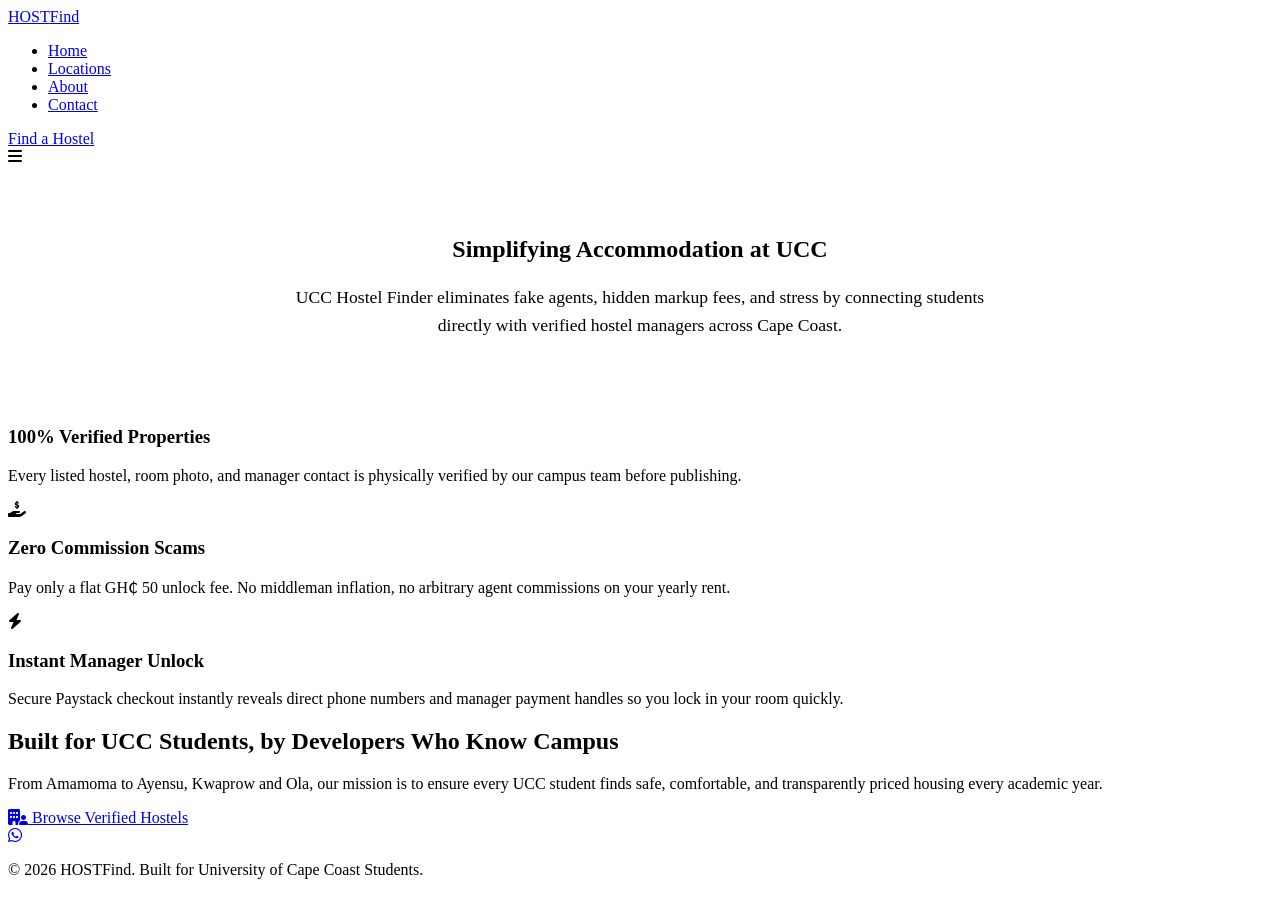
==== about.html @ 4abcdcec "Add files via upload" ====
<!DOCTYPE html>
<html lang="en">
<head>
    <meta charset="UTF-8">
    <meta name="viewport" content="width=device-width, initial-scale=1.0">
    <title>About Us - HOSTFind</title>
    
    <!-- Font Awesome CDN -->
    <link rel="stylesheet" href="https://cdnjs.cloudflare.com/ajax/libs/font-awesome/6.4.0/css/all.min.css">
    
    <!-- CSS Stylesheets -->
    <link rel="stylesheet" href="css/style.css">
    <link rel="stylesheet" href="css/components.css">
    <link rel="stylesheet" href="css/responsive.css">
</head>
<body>

    <!-- Navigation Header -->
    <header class="navbar">
        <div class="nav-container">
            <a href="index.html" class="logo">
                 HOST<span>Find</span>
            </a>
            <nav>
                <ul class="nav-links">
                    <li><a href="index.html">Home</a></li>
                    <!-- <li><a href="hostels.html">Find Hostels</a></li> -->
                    <li><a href="locations.html">Locations</a></li>
                    <li><a href="about.html" class="active">About</a></li>
                    <li><a href="contact.html">Contact</a></li>
                </ul>
            </nav>
            <a href="hostels.html" class="btn btn-primary nav-cta">Find a Hostel</a>
            <div class="hamburger">
                <i class="fa-solid fa-bars"></i>
            </div>
        </div>
    </header>

    <!-- Header Section -->
    <section class="section" style="background: var(--bg-color); text-align: center; padding: 50px 20px;">
        <div class="container">
            <h1 class="section-title">Simplifying Accommodation at UCC</h1>
            <p style="max-width: 700px; margin: 0 auto; color: var(--text-light); font-size: 1.1rem; line-height: 1.6;">
                UCC Hostel Finder eliminates fake agents, hidden markup fees, 
                and stress by connecting students directly with verified hostel managers across Cape Coast.
            </p>
        </div>
    </section>

    <!-- Our Values / Mission Grid -->
    <section class="section container">
        <div class="steps-container">
            <div class="step-card">
                <div class="step-icon">
                    <i class="fa-solid fa-shield-check"></i>
                </div>
                <h3>100% Verified Properties</h3>
                <p>Every listed hostel, room photo, and manager contact is physically verified by our campus team before publishing.</p>
            </div>

            <div class="step-card">
                <div class="step-icon">
                    <i class="fa-solid fa-hand-holding-dollar"></i>
                </div>
                <h3>Zero Commission Scams</h3>
                <p>Pay only a flat GH₵ 50 unlock fee. No middleman inflation, no arbitrary agent commissions on your yearly rent.</p>
            </div>

            <div class="step-card">
                <div class="step-icon">
                    <i class="fa-solid fa-bolt"></i>
                </div>
                <h3>Instant Manager Unlock</h3>
                <p>Secure Paystack checkout instantly reveals direct phone numbers and manager payment handles so you lock in your room quickly.</p>
            </div>
        </div>
    </section>

    <!-- Township Drone View Banner -->
    <div class="container">
        <section class="township-banner">
            <h2>Built for UCC Students, by Developers Who Know Campus</h2>
            <p>From Amamoma to Ayensu, Kwaprow and Ola, our mission is to ensure every UCC student finds safe, comfortable, and transparently priced housing every academic year.</p>
            <a href="hostels.html" class="btn btn-accent">
                <i class="fa-solid fa-building-user"></i> Browse Verified Hostels
            </a>
        </section>
    </div>

    <!-- Floating WhatsApp Button -->
    <a id="wa-float" href="#" class="wa-float" target="_blank" aria-label="Chat on WhatsApp">
        <i class="fa-brands fa-whatsapp"></i>
    </a>

    <!-- Footer -->
    <footer>
        <p>&copy; 2026 HOSTFind. Built for University of Cape Coast Students.</p>
    </footer>

    <!-- JavaScript Files -->
    <script src="js/hostel-data.js"></script>
    <script src="js/main.js"></script>
</body>
</html>
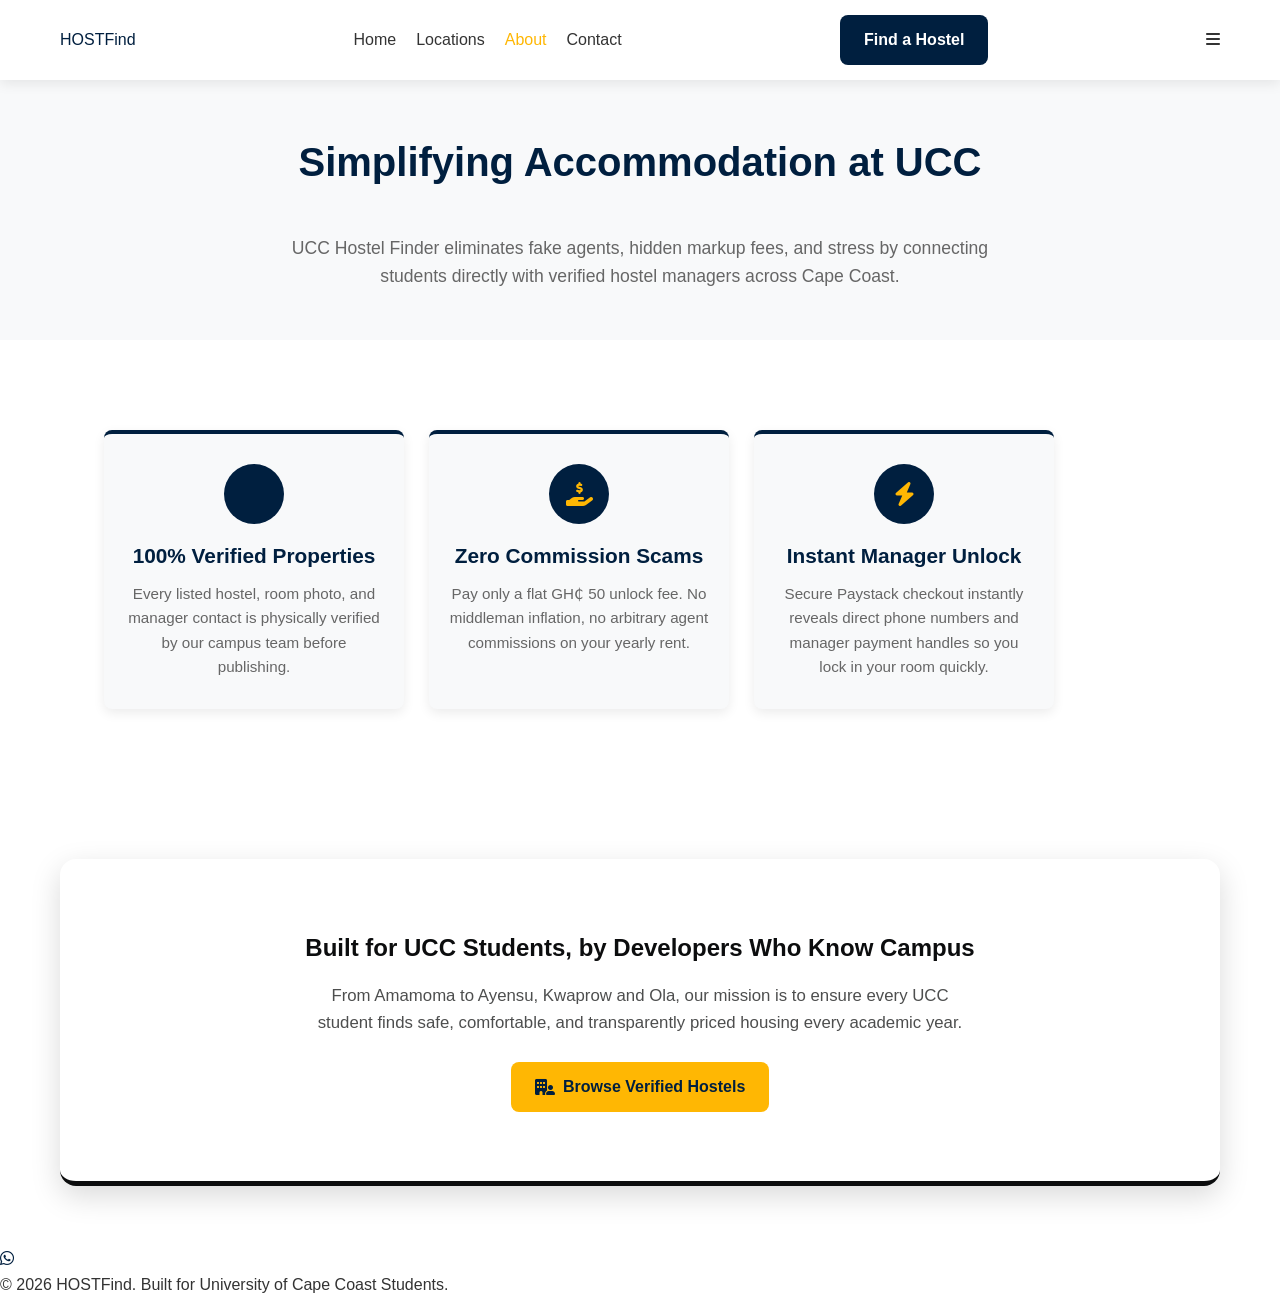
==== commit dd999bad: "Fix HTML entity encoding in about.html" ====
--- a/about.html
+++ b/about.html
@@ -9,9 +9,9 @@
     <link rel="stylesheet" href="https://cdnjs.cloudflare.com/ajax/libs/font-awesome/6.4.0/css/all.min.css">
     
     <!-- CSS Stylesheets -->
-    <link rel="stylesheet" href="css/style.css">
-    <link rel="stylesheet" href="css/components.css">
-    <link rel="stylesheet" href="css/responsive.css">
+    <link rel="stylesheet" href="style.css">
+    <link rel="stylesheet" href="components.css">
+    <link rel="stylesheet" href="responsive.css">
 </head>
 <body>
 
@@ -102,4 +102,4 @@
     <script src="js/hostel-data.js"></script>
     <script src="js/main.js"></script>
 </body>
-</html>+</html>
--- a/style.css
+++ b/style.css
@@ -0,0 +1,1135 @@
+/* ==========================================================================
+   VARIABLES & RESET
+   ========================================================================== */
+:root {
+    --primary-color: #001f3f; /* Deep Navy Blue */
+    --secondary-color: #ffffff; /* White */
+    --accent-color: #ffb703; /* Gold/Yellow */
+    --text-color: #333333;
+    --text-light: #666666;
+    --bg-color: #f8f9fa; /* Very Light Gray */
+    --border-color: #e0e0e0;
+    --border-radius: 8px;
+    --shadow: 0 4px 12px rgba(0, 0, 0, 0.08);
+    --transition: all 0.3s ease;
+}
+
+* {
+    margin: 0;
+    padding: 0;
+    box-sizing: border-box;
+    font-family: 'Segoe UI', Roboto, Helvetica, Arial, sans-serif;
+}
+
+body {
+    background-color: var(--secondary-color);
+    color: var(--text-color);
+    line-height: 1.6;
+}
+
+.bg-light {
+    background-color: var(--bg-color);
+}
+
+.container {
+    max-width: 1200px;
+    margin: 0 auto;
+    padding: 0 20px;
+}
+
+img {
+    max-width: 100%;
+    height: auto;
+    display: block;
+}
+
+.hidden {
+    display: none !important;
+}
+
+.mt-2 { margin-top: 10px; }
+.w-100 { width: 100%; }
+
+
+/* ==========================================================================
+   TYPOGRAPHY & BUTTONS
+   ========================================================================== */
+h1, h2, h3, h4 { color: var(--primary-color); }
+
+a { text-decoration: none; 
+    color: var(--primary-color); 
+    transition: var(--transition);
+}
+
+
+a:hover { color: var(--accent-color); }
+
+.btn {
+    display: inline-block;
+    padding: 10px 20px;
+    border: none;
+    border-radius: var(--border-radius);
+    cursor: pointer;
+    font-weight: 600;
+    text-align: center;
+    transition: var(--transition);
+}
+
+.btn-primary { background: var(--primary-color); color: var(--secondary-color); }
+.btn-primary:hover { background: #00132a; }
+
+.btn-secondary { background: #e0e0e0; color: var(--text-color); }
+.btn-secondary:hover { background: #cccccc; }
+
+.btn-accent { background: var(--accent-color); color: var(--primary-color); }
+.btn-accent:hover { background: #e6a600; }
+
+/* ==========================================================================
+   NAVIGATION
+   ========================================================================== */
+.navbar {
+    background: var(--secondary-color);
+    box-shadow: var(--shadow);
+    position: sticky;
+    top: 0;
+    z-index: 100;
+}
+.navbar.navbar-dark { background: var(--primary-color); }
+.navbar.navbar-dark .logo, .navbar.navbar-dark .nav-links a { color: var(--secondary-color); }
+.navbar.navbar-dark .logo span { color: var(--accent-color); }
+
+.nav-container {
+    display: flex;
+    justify-content: space-between;
+    align-items: center;
+    max-width: 1200px;
+    margin: 0 auto;
+    padding: 15px 20px;
+}
+
+
+/* ==========================================================================
+   BRAND LOGO STYLING (FIX OVERSIZED LOGO)
+   ========================================================================== */
+.brand-logo {
+    display: inline-flex;
+    align-items: center;
+    max-height: 50px;      /* Strictly limits container height */
+    text-decoration: none;
+    overflow: hidden;
+}
+
+.brand-logo img {
+    height: 45px !important;    /* Force height to 45 pixels */
+    width: auto !important;     /* Keep correct aspect ratio */
+    max-width: 180px !important; /* Prevents stretching horizontally */
+    object-fit: contain;
+    display: block;
+}
+
+/* Adjust size for mobile navigation bars */
+@media (max-width: 768px) {
+    .brand-logo img {
+        height: 35px !important;
+        max-width: 140px !important;
+    }
+}
+
+
+/* .logo {
+  height: 1.5rem;
+    weight: 700;
+    color: var(--primary-color);
+}
+.logo span { color: var(--accent-color); } */
+
+.nav-links {
+    list-style: none;
+    display: flex;
+    align-items: center;
+    gap: 20px;
+    margin-right: 10%;
+}
+
+.nav-links a { color: var(--text-color); font-weight: 500; }
+.nav-links a.active { color: var(--accent-color); }
+
+/* Fix text color for the button inside the navbar */
+.nav-links a.btn-primary {
+    color: var(--secondary-color); 
+}
+
+.nav-links a.btn-primary:hover {
+    color: var(--secondary-color);
+}
+
+.mobile-menu-btn {
+    display: none;
+    background: none;
+    border: none;
+    font-size: 1.5rem;
+    cursor: pointer;
+    color: var(--primary-color);
+}
+.navbar-dark .mobile-menu-btn { color: var(--secondary-color); }
+
+
+
+
+
+/* ==========================================================================
+   HERO SECTION
+   ========================================================================== */
+.hero {
+    background: linear-gradient(rgba(0, 31, 63, 0.8), rgba(0, 31, 63, 0.9)), url('https://via.placeholder.com/1920x800?text=UCC+Campus') center/cover;
+    height: 60vh;
+    min-height: 400px;
+    display: flex;
+    align-items: center;
+    justify-content: center;
+    text-align: center;
+    padding: 0 20px;
+}
+
+.hero-content h1 {
+    color: var(--secondary-color);
+    font-size: 3rem;
+    margin-bottom: 15px;
+}
+
+.hero-content p {
+    color: #cccccc;
+    font-size: 1.1rem;
+    max-width: 600px;
+    margin: 0 auto 30px;
+}
+
+.search-box {
+    display: flex;
+    max-width: 600px;
+    margin: 0 auto 20px;
+    background: var(--secondary-color);
+    border-radius: var(--border-radius);
+    overflow: hidden;
+}
+
+.search-box input {
+    flex: 1;
+    padding: 15px 20px;
+    border: none;
+    outline: none;
+    font-size: 1rem;
+}
+
+.search-box button {
+    border-radius: 0;
+}
+
+.quick-filters {
+    color: var(--secondary-color);
+    font-size: 0.9rem;
+}
+.quick-filters a {
+    color: var(--accent-color);
+    margin-left: 10px;
+}
+
+/* ==========================================================================
+   HOSTELS LAYOUT & CARDS
+   ========================================================================== */
+.main-layout {
+    display: grid;
+    grid-template-columns: 250px 1fr;
+    gap: 30px;
+    padding: 40px 20px;
+}
+
+.filters-sidebar {
+    background: var(--secondary-color);
+    padding: 20px;
+    border-radius: var(--border-radius);
+    box-shadow: var(--shadow);
+    height: fit-content;
+}
+
+.filter-group { margin-bottom: 15px; }
+.filter-group label { display: block; font-weight: 600; margin-bottom: 5px; }
+.filter-group select { width: 100%; padding: 10px; border: 1px solid var(--border-color); border-radius: 4px; }
+
+.search-header .search-input {
+    width: 100%;
+    padding: 12px;
+    border: 1px solid var(--border-color);
+    border-radius: var(--border-radius);
+    margin-bottom: 20px;
+}
+
+.hostel-grid {
+    display: grid;
+    grid-template-columns: repeat(auto-fill, minmax(280px, 1fr));
+    gap: 20px;
+}
+
+.hostel-card {
+    background: var(--secondary-color);
+    border-radius: var(--border-radius);
+    overflow: hidden;
+    box-shadow: var(--shadow);
+    transition: var(--transition);
+    display: flex;
+    flex-direction: column;
+}
+
+.hostel-card:hover { transform: translateY(-5px); }
+
+.hostel-img-wrapper { position: relative; height: 200px; }
+.hostel-img-wrapper img { width: 100%; height: 100%; object-fit: cover; }
+.badge {
+    position: absolute;
+    top: 10px;
+    right: 10px;
+    background: var(--primary-color);
+    color: var(--secondary-color);
+    padding: 4px 8px;
+    font-size: 0.8rem;
+    border-radius: 4px;
+}
+
+.hostel-info { padding: 20px; flex: 1; display: flex; flex-direction: column; }
+.hostel-location { color: var(--text-light); font-size: 0.9rem; margin-bottom: 10px; }
+.hostel-price { font-size: 1.25rem; font-weight: 700; color: var(--primary-color); margin: 10px 0; }
+.amenities-list {
+    display: flex;
+    flex-wrap: wrap;
+    gap: 5px;
+    margin-bottom: 15px;
+}
+.amenity-tag {
+    background: var(--bg-color);
+    font-size: 0.8rem;
+    padding: 4px 8px;
+    border-radius: 4px;
+    border: 1px solid var(--border-color);
+}
+.card-actions { margin-top: auto; display: flex; gap: 10px; }
+.card-actions .btn { flex: 1; padding: 8px; font-size: 0.9rem; }
+
+/* ==========================================================================
+   MODALS
+   ========================================================================== */
+.modal {
+    display: none;
+    position: fixed;
+    top: 0; left: 0; width: 100%; height: 100%;
+    background: rgba(0, 0, 0, 0.6);
+    z-index: 1000;
+    overflow-y: auto;
+}
+
+.modal-content {
+    background: var(--secondary-color);
+    margin: 5% auto;
+    padding: 30px;
+    width: 90%;
+    max-width: 800px;
+    border-radius: var(--border-radius);
+    position: relative;
+}
+.payment-content { max-width: 500px; }
+
+.close-modal {
+    position: absolute;
+    top: 15px; right: 20px;
+    font-size: 1.5rem;
+    cursor: pointer;
+}
+
+.gallery-main { width: 100%; height: 350px; object-fit: cover; border-radius: var(--border-radius); margin-bottom: 10px; }
+.gallery-thumbs { display: flex; gap: 10px; overflow-x: auto; margin-bottom: 20px; }
+.gallery-thumbs img { width: 80px; height: 60px; object-fit: cover; cursor: pointer; border-radius: 4px; opacity: 0.6; }
+.gallery-thumbs img.active { opacity: 1; border: 2px solid var(--accent-color); }
+
+.payment-notice { background: #fff3cd; 
+                  color: #856404; 
+                  padding: 15px; 
+                  border-radius: 4px; 
+                  margin: 15px 0; 
+                  font-size: 0.9rem; 
+                }
+
+.payment-summary { 
+                  background: var(--bg-color); 
+                  padding: 15px; 
+                  border-radius: 4px; 
+                  margin-bottom: 20px; 
+                }
+
+
+.form-group {
+             margin-bottom: 15px;  }
+
+
+.form-group label { 
+                    display: block; 
+                    margin-bottom: 5px; 
+                    font-weight: 500;}
+
+
+.form-group input {
+                   width: 100%; 
+                   padding: 10px; 
+                   border: 1px solid var(--border-color); 
+                   border-radius: 4px; }
+
+
+.success-state { background: #d4edda; 
+                 color: #155724; 
+                 padding: 20px; 
+                 border-radius: 4px; 
+                 margin-top: 15px; }
+
+/* ==========================================================================
+   FOOTER & WHATSAPP
+   ========================================================================== */
+.footer { background: var(--primary-color);
+          color: var(--secondary-color); 
+          padding: 40px 20px 20px; 
+          margin-top: 50px; 
+        }
+
+
+.footer-grid { display: grid; 
+               grid-template-columns: repeat(auto-fit, minmax(200px, 1fr)); 
+               gap: 30px; 
+               margin-bottom: 30px; 
+            }
+
+               
+.footer-col h3 { color: var(--accent-color); 
+                 margin-bottom: 15px; 
+                 font-size: 1.2rem; 
+                }
+
+
+.footer-col ul { list-style: none; }
+
+.footer-col a { color: #cccccc; }
+
+.footer-bottom { text-align: center; 
+                 border-top: 1px solid rgba(255,255,255,0.1); 
+                 padding-top: 20px; 
+                 font-size: 0.9rem;
+                 }
+
+.disclaimer { color: #888; font-size: 0.8rem; margin-top: 5px; }
+
+.whatsapp-float {
+    position: fixed;
+    bottom: 20px;
+    right: 20px;
+    background: #25D366;
+    border-radius: 50%;
+    padding: 10px;
+    box-shadow: var(--shadow);
+    z-index: 100;
+    transition: var(--transition);
+}
+.whatsapp-float:hover { transform: scale(1.1); }
+
+/* ==========================================================================
+   RESPONSIVE DESIGN
+   ========================================================================== */
+@media (max-width: 768px) {
+    .nav-links {
+        display: none;
+        flex-direction: column;
+        width: 100%;
+        position: absolute;
+        top: 60px; left: 0;
+        background: var(--secondary-color);
+        padding: 20px;
+        box-shadow: var(--shadow);
+    }
+    .navbar.navbar-dark .nav-links { background: var(--primary-color); }
+    .nav-links.active { display: flex; }
+    .mobile-menu-btn { display: block; }
+    
+    .main-layout { grid-template-columns: 1fr; }
+    .hero-content h1 { font-size: 2rem; }
+}
+
+
+/* ==========================================================================
+   LOCATIONS SECTION
+   ========================================================================== */
+.locations-section {
+    padding: 60px 20px;
+    background-color: var(--secondary-color);
+    text-align: center;
+}
+
+.section-title {
+    font-size: 2.2rem;
+    margin-bottom: 40px;
+    color: var(--primary-color);
+}
+
+.location-grid {
+    display: grid;
+    /* Automatically creates responsive columns that are at least 280px wide */
+    grid-template-columns: repeat(auto-fit, minmax(280px, 1fr));
+    gap: 30px;
+    margin-top: 20px;
+}
+
+.location-card {
+    position: relative;
+    overflow: hidden;
+    display: block;
+    background: var(--bg-color);
+    padding: 40px 20px;
+    border-radius: var(--border-radius);
+    box-shadow: var(--shadow);
+    text-align: center;
+    text-decoration: none;
+    /* Smooth CSS transition for transform, shadow, and background */
+    transition: transform 0.4s cubic-bezier(0.25, 1, 0.5, 1), 
+                box-shadow 0.4s cubic-bezier(0.25, 1, 0.5, 1), 
+                background 0.4s ease;
+    border-bottom: 4px solid var(--accent-color);
+    transform: scale(1); /* Initial default scale */
+}
+
+
+/* Watermark Icon - with scale transition */
+.location-card::before {
+    content: "";
+    position: absolute;
+    bottom: -10px;
+    right: -10px;
+    width: 110px;
+    height: 110px;
+    background-image: url('data:image/svg+xml;utf8,<svg xmlns="http://www.w3.org/2000/svg" viewBox="0 0 24 24" fill="%23001f3f"><path d="M17 11V3H7v8H3v10h18V11h-4zm-8-6h6v6H9V5zm8 14H7v-6h10v6z"/></svg>');
+    background-repeat: no-repeat;
+    background-size: contain;
+    opacity: 0.18;
+    pointer-events: none;
+    z-index: 0;
+    transition: transform 0.4s ease, opacity 0.4s ease;
+}
+
+
+/* Ensure card text and content stay above the background watermark */
+.location-card > * {
+    position: relative;
+    z-index: 1;
+}
+
+
+
+.location-card:hover {
+    /* Zooms out the card slightly (0.96 scale) while adding shadow depth */
+    transform: scale(0.96);
+    box-shadow: 0 8px 18px rgba(0, 0, 0, 0.15);
+    background: var(--primary-color);
+}
+
+
+/* Optional: Zooms out the watermark icon in sync */
+.location-card:hover::before {
+    transform: scale(0.85);
+    opacity: 0.25; /* Lightly brightens icon against the dark blue hover state */
+}
+
+.location-card h3 {
+    color: var(--primary-color);
+    font-size: 1.5rem;
+    margin-bottom: 10px;
+    transition: color 0.3s ease;
+}
+
+
+.location-card p {
+    color: var(--text-light);
+    font-size: 1rem;
+    transition: color 0.3s ease;
+}
+
+
+/* Change text color to white when the card is hovered */
+.location-card:hover h3,
+.location-card:hover p {
+    color: var(--secondary-color);
+}
+
+
+
+/* Drone View Township Gradient Banner */
+
+
+.township-banner {
+    position: relative;
+    /* Gradient overlay + Drone view background image */
+    background-color:red linear-gradient(
+        135deg, 
+
+    ), 
+    url('https://images.unsplash.com/photo-1477959858617-67f30ac4ce78?auto=format&fit=crop&w=1600&q=80') center/cover no-repeat fixed;
+    color: #ffffff;
+    padding: 70px 20px;
+    margin: 60px 0;
+    border-radius: 16px;
+    border-bottom: solid #0c0d0e 5px;
+    box-shadow: 0 10px 30px rgba(0, 0, 0, 0.15);
+    text-align: center;
+}
+
+/* Adjust text colors inside the township banner */
+.township-banner h2, 
+.township-banner h3 {
+    color: #0c0d0e !important;
+    margin-bottom: 15px;
+}
+
+.township-banner p {
+    color: #0c0d0ebb;
+    max-width: 650px;
+    margin: 0 auto 25px;
+    font-size: 1.05rem;
+    line-height: 1.6;
+}
+
+/* White card variant when placed inside township banner */
+.township-banner .step-card {
+    background: rgba(253, 253, 255, 0.95);
+    backdrop-filter: blur(25px);
+    border: none;
+}
+
+/* ==========================================================================
+   HOW IT WORKS SECTION & ALERT BOX
+   ========================================================================== */
+.township-Drone {
+    padding: 60px 0;
+    text-align: center;
+}
+
+.section-subtitle {
+    color: var(--text-light);
+    font-size: 1.1rem;
+    margin-bottom: 35px;
+}
+
+/* ==========================================================================
+   CONTINUOUS SLIDING STEPS ANIMATION
+   ========================================================================== */
+.steps-marquee-wrapper {
+    width: 100%;
+    overflow: hidden;
+    position: relative;
+    padding: 10px 0;
+}
+
+/* Optional: Add gradient fade effect on the left and right edges */
+.steps-marquee-wrapper::before,
+.steps-marquee-wrapper::after {
+    content: "";
+    position: absolute;
+    top: 0;
+    width: 50px;
+    height: 100%;
+    z-index: 2;
+    pointer-events: none;
+}
+.steps-marquee-wrapper::before {
+    left: 0;
+    background: linear-gradient(to right, var(--secondary-color), transparent);
+}
+.steps-marquee-wrapper::after {
+    right: 0;
+    background: linear-gradient(to left, var(--secondary-color), transparent);
+}
+
+.steps-container {
+    display: flex;
+    gap: 25px;
+    width: max-content;
+    /* Runs the continuous sliding animation over 20 seconds. Adjust time to make it faster/slower */
+    animation: slideContinuous 20s linear infinite;
+}
+
+/* Pause the sliding animation when the user hovers over the cards so they can read easily */
+.steps-container:hover {
+    animation-play-state: paused;
+}
+
+@keyframes slideContinuous {
+    0% {
+        transform: translateX(0);
+    }
+    100% {
+        /* Translates exactly half the width (since we duplicated the cards) for a seamless loop */
+        transform: translateX(-50%);
+    }
+}
+
+/* Fix card width so they don't squish inside the flex track */
+.step-card {
+    flex: 0 0 300px; /* Fixed width of 300px per card */
+    position: relative;
+    overflow: hidden;
+    background: var(--bg-color);
+    padding: 30px 20px;
+    border-radius: var(--border-radius);
+    box-shadow: var(--shadow);
+    border-top: 4px solid var(--primary-color);
+    text-align: center;
+}
+
+Watermark House Icon
+/* .step-card::before {
+    content: "";
+    position: absolute;
+    bottom: -10px;
+    right: -10px;
+    width: 110px;
+    height: 110px;
+    background-image: url('data:image/svg+xml;utf8,<svg xmlns="http://www.w3.org/2000/svg" viewBox="0 0 24 24" fill="%23001f3f"><path d="M17 11V3H7v8H3v10h18V11h-4zm-8-6h6v6H9V5zm8 14H7v-6h10v6z"/></svg>');
+    background-repeat: no-repeat;
+    background-size: contain;
+    opacity: 0.18;
+    pointer-events: none;
+    z-index: 0;
+} */
+
+.step-card > * {
+    position: relative;
+    z-index: 1;
+}
+
+.step-icon {
+    width: 60px;
+    height: 60px;
+    background: var(--primary-color);
+    color: var(--accent-color);
+    font-size: 1.5rem;
+    border-radius: 50%;
+    display: flex;
+    align-items: center;
+    justify-content: center;
+    margin: 0 auto 15px auto;
+}
+
+.step-card h3 {
+    font-size: 1.3rem;
+    margin-bottom: 10px;
+    color: var(--primary-color);
+}
+
+.step-card p {
+    color: var(--text-light);
+    font-size: 0.95rem;
+}
+
+
+
+
+/* ==========================================
+   ATTRACTIVE NOTE / ALERT BOX STYLING
+   ========================================== */
+.alert-note-box {
+    display: flex;
+    align-items: flex-start;
+    gap: 15px;
+    background: #fff8e6; /* Soft gold-tinted alert background */
+    border-left: 6px solid var(--accent-color); /* Prominent gold/yellow border */
+    padding: 20px;
+    border-radius: var(--border-radius);
+    box-shadow: 0 4px 10px rgba(0, 0, 0, 0.05);
+    text-align: left;
+    max-width: 900px;
+    margin: 0 auto;
+}
+
+.alert-icon {
+    font-size: 1.8rem;
+    color: #d97706; /* High-contrast alert yellow/amber */
+    flex-shrink: 0;
+    margin-top: 2px;
+}
+
+.alert-text {
+    font-size: 0.95rem;
+    color: #4b5563;
+    line-height: 1.5;
+}
+
+.alert-text strong {
+    display: block;
+    color: var(--primary-color);
+    font-size: 1rem;
+    margin-bottom: 4px;
+    letter-spacing: 0.5px;
+}
+
+/* Mobile Responsiveness for Alert Box */
+@media (max-width: 600px) {
+    .alert-note-box {
+        flex-direction: column;
+        align-items: flex-start;
+        gap: 10px;
+    }
+}
+
+
+
+/* Make "View Room" buttons yellow/gold on hostel cards */
+.hostel-card .view-room-btn {
+    background-color: var(--accent-color);
+    color: var(--primary-color);
+    border: none;
+}
+
+.hostel-card .view-room-btn:hover {
+    background-color: #e6a600; /* Slightly darker gold on hover */
+    color: var(--primary-color);
+}
+
+
+
+
+/* ==========================================================================
+   MANAGER REGISTRATION CALLOUT CARD STYLING
+   ========================================================================== */
+.manager-cta-card {
+    background: var(--secondary-color);
+    border-radius: var(--border-radius);
+    box-shadow: var(--shadow);
+    padding: 50px 30px;
+    text-align: center;
+    max-width: 800px;
+    margin: 0 auto;
+    border-top: 5px solid var(--accent-color);
+}
+
+.manager-cta-card h2 {
+    font-size: 1.8rem;
+    color: var(--primary-color);
+    margin-bottom: 15px;
+}
+
+.manager-cta-card p {
+    color: var(--text-light);
+    font-size: 1.05rem;
+    margin-bottom: 25px;
+    max-width: 600px;
+    margin-left: auto;
+    margin-right: auto;
+}
+
+/* Mobile adjustments */
+@media (max-width: 768px) {
+    .manager-cta-card {
+        padding: 30px 15px;
+    }
+    .manager-cta-card h2 {
+        font-size: 1.4rem;
+    }
+}
+/* Responsive adjustments for smaller mobile screens */
+@media (max-width: 768px) {
+    .register-cta-banner {
+        padding: 30px 15px;
+        margin: 20px 10px;
+    }
+    
+    .register-cta-banner h2 {
+        font-size: 1.35rem;
+    }
+
+    .register-cta-banner p {
+        font-size: 0.9rem;
+    }
+}
+
+
+
+/* ==========================================================================
+   PAGE HEADERS & FAQ STYLES
+   ========================================================================== */
+.page-header {
+    background: var(--primary-color);
+    color: var(--secondary-color);
+    padding: 50px 20px;
+    text-align: center;
+}
+
+.page-header h1 {
+    color: var(--secondary-color);
+    font-size: 2.2rem;
+    margin-bottom: 10px;
+}
+
+.page-header p {
+    color: #cccccc;
+    font-size: 1.05rem;
+}
+
+.py-5 {
+    padding-top: 40px;
+    padding-bottom: 50px;
+}
+
+.faq-container {
+    max-width: 800px;
+    margin: 0 auto;
+}
+
+.faq-item {
+    background: var(--secondary-color);
+    border: 1px solid var(--border-color);
+    border-radius: var(--border-radius);
+    margin-bottom: 15px;
+    overflow: hidden;
+    box-shadow: 0 2px 5px rgba(0,0,0,0.03);
+}
+
+.faq-question {
+    width: 100%;
+    padding: 18px 20px;
+    background: none;
+    border: none;
+    outline: none;
+    display: flex;
+    justify-content: space-between;
+    align-items: center;
+    font-size: 1.05rem;
+    font-weight: 600;
+    color: var(--primary-color);
+    cursor: pointer;
+    text-align: left;
+    transition: var(--transition);
+}
+
+.faq-question:hover {
+    background: #f1f5f9;
+}
+
+.faq-icon {
+    font-size: 1.4rem;
+    font-weight: 700;
+    color: var(--accent-color);
+    transition: transform 0.3s ease;
+}
+
+.faq-item.active .faq-icon {
+    transform: rotate(45deg);
+}
+
+.faq-answer {
+    max-height: 0;
+    overflow: hidden;
+    transition: max-height 0.3s ease, padding 0.3s ease;
+    padding: 0 20px;
+    color: var(--text-light);
+    font-size: 0.95rem;
+    background: #fafafa;
+}
+
+.faq-item.active .faq-answer {
+    max-height: 200px;
+    padding: 0 20px 18px 20px;
+}
+
+
+/* ==========================================================================
+   LEGAL & CONTENT PAGES
+   ========================================================================== */
+.legal-container {
+    max-width: 800px;
+    margin: 0 auto;
+    background: var(--secondary-color);
+    padding: 40px;
+    border-radius: var(--border-radius);
+    box-shadow: var(--shadow);
+}
+
+.legal-section {
+    margin-bottom: 30px;
+}
+
+.legal-section h2 {
+    font-size: 1.3rem;
+    color: var(--primary-color);
+    margin-bottom: 12px;
+    border-bottom: 2px solid var(--bg-color);
+    padding-bottom: 6px;
+}
+
+.legal-section p {
+    color: var(--text-color);
+    margin-bottom: 12px;
+    line-height: 1.7;
+}
+
+.legal-section ul {
+    margin-left: 20px;
+    margin-bottom: 15px;
+}
+
+.legal-section li {
+    color: var(--text-color);
+    margin-bottom: 8px;
+    line-height: 1.6;
+}
+
+@media (max-width: 768px) {
+    .legal-container {
+        padding: 20px;
+    }
+}
+
+
+/* ==========================================================================
+   COMPACT CAMPUS SERVICES BANNER SLIDER
+   ========================================================================== */
+.services-banner-section {
+    padding: 25px 0;
+    background-color: var(--bg-color);
+}
+
+.promo-banner-card {
+    background: linear-gradient(135deg, var(--primary-color) 0%, #003366 100%);
+    color: var(--secondary-color);
+    border-radius: var(--border-radius);
+    padding: 20px 25px;
+    display: flex;
+    align-items: center;
+    justify-content: space-between;
+    gap: 20px;
+    box-shadow: var(--shadow);
+    position: relative;
+    overflow: hidden;
+    border-left: 5px solid var(--accent-color);
+}
+
+.promo-slides {
+    flex: 1;
+    position: relative;
+    min-height: 65px;
+}
+
+.promo-slide {
+    display: none;
+    opacity: 0;
+    transition: opacity 0.5s ease-in-out;
+}
+
+.promo-slide.active {
+    display: block;
+    opacity: 1;
+}
+
+.promo-tag {
+    display: inline-block;
+    background: var(--accent-color);
+    color: var(--primary-color);
+    font-size: 0.75rem;
+    font-weight: 700;
+    padding: 2px 8px;
+    border-radius: 4px;
+    text-transform: uppercase;
+    margin-bottom: 6px;
+}
+
+.promo-text h3 {
+    color: #ffffff;
+    font-size: 1.15rem;
+    margin-bottom: 4px;
+}
+
+.promo-text p {
+    color: #d1d5db;
+    font-size: 0.9rem;
+    margin: 0;
+}
+
+.promo-action {
+    flex-shrink: 0;
+}
+
+.promo-btn {
+    white-space: nowrap;
+    font-size: 0.9rem;
+    padding: 10px 18px;
+    box-shadow: 0 4px 10px rgba(0,0,0,0.15);
+}
+
+/* Mobile Responsive Adjustments */
+@media (max-width: 768px) {
+    .promo-banner-card {
+        flex-direction: column;
+        align-items: flex-start;
+        padding: 18px;
+    }
+    
+    .promo-action {
+        width: 100%;
+        margin-top: 10px;
+    }
+
+    .promo-btn {
+        width: 100%;
+        text-align: center;
+    }
+}
+
+/* ==========================================================================
+   MARKET CARD GRADIENT IMAGE STYLES
+   ========================================================================== */
+.market-card {
+    border-radius: var(--border-radius);
+    overflow: hidden;
+}
+
+.card-img-gradient {
+    position: relative;
+    height: 160px;
+    overflow: hidden;
+}
+
+.card-img-gradient img {
+    width: 100%;
+    height: 100%;
+    object-fit: cover;
+    transition: transform 0.4s ease;
+}
+
+/* Gradient overlay on hover & default */
+.card-img-gradient::after {
+    content: '';
+    position: absolute;
+    top: 0;
+    left: 0;
+    right: 0;
+    bottom: 0;
+    background: linear-gradient(to bottom, rgba(0, 31, 63, 0.1) 0%, rgba(0, 31, 63, 0.8) 100%);
+}
+
+.market-card:hover .card-img-gradient img {
+    transform: scale(1.05);
+}
+
+.market-badge {
+    position: absolute;
+    top: 12px;
+    left: 12px;
+    z-index: 2;
+    background: var(--primary-color);
+    color: var(--secondary-color);
+    padding: 5px 12px;
+    font-size: 0.8rem;
+    font-weight: 600;
+    border-radius: 4px;
+    box-shadow: 0 2px 6px rgba(0,0,0,0.2);
+}
--- a/components.css
+++ b/components.css
@@ -0,0 +1,348 @@
+/* Buttons */
+.btn {
+    padding: 10px 20px;
+    border-radius: var(--border-radius);
+    border: none;
+    cursor: pointer;
+    font-weight: 600;
+    transition: var(--transition);
+    display: inline-block;
+    text-align: center;
+}
+
+.btn-primary {
+    background-color: var(--primary-color);
+    color: var(--secondary-color);
+}
+
+.btn-primary:hover {
+    background-color: #001530;
+}
+
+.btn-accent {
+    background-color: var(--accent-color);
+    color: var(--primary-color);
+}
+
+.btn-accent:hover {
+    background-color: #c19b2e;
+}
+
+/* Hero Section */
+.hero {
+    background: linear-gradient(rgba(0, 33, 71, 0.8), rgba(0, 33, 71, 0.8)), url('https://images.unsplash.com/photo-1555854877-bab0e564b8d5?auto=format&fit=crop&q=80') center/cover;
+    height: 60vh;
+    display: flex;
+    flex-direction: column;
+    justify-content: center;
+    align-items: center;
+    text-align: center;
+    color: var(--secondary-color);
+    padding: 0 20px;
+}
+
+.hero h1 {
+    color: var(--secondary-color);
+    font-size: 3rem;
+    max-width: 800px;
+}
+
+.hero p {
+    font-size: 1.2rem;
+    margin-bottom: 30px;
+    max-width: 600px;
+}
+
+/* Search Box */
+.search-box {
+    display: flex;
+    width: 100%;
+    max-width: 600px;
+    background: var(--secondary-color);
+    border-radius: var(--border-radius);
+    overflow: hidden;
+    box-shadow: 0 4px 15px rgba(0,0,0,0.1);
+}
+
+.search-box input {
+    flex: 1;
+    padding: 15px 20px;
+    border: none;
+    outline: none;
+    font-size: 16px;
+}
+
+.search-box .btn {
+    border-radius: 0;
+    padding: 15px 30px;
+}
+
+/* Section Containers */
+.section {
+    padding: 90px 5%;
+}
+
+.section-title {
+    text-align: center;
+    margin-bottom: 40px;
+    font-size: 2.5rem;
+}
+
+/* Hostel Cards Grid - Equal Height Cards */
+.hostel-grid {
+    display: grid;
+    grid-template-columns: repeat(auto-fill, minmax(300px, 1fr));
+    gap: 30px;
+    align-items: stretch;
+}
+
+/* Hostel Card Structure */
+.hostel-card {
+    background: var(--secondary-color);
+    border-radius: var(--border-radius);
+    overflow: hidden;
+    box-shadow: 0 2px 10px rgba(0,0,0,0.05);
+    transition: var(--transition);
+    display: flex;
+    flex-direction: column;
+    height: 100%;
+    
+}
+
+.hostel-card:hover {
+    transform: translateY(-5px);
+    box-shadow: 0 5px 20px rgba(0,0,0,0.1);
+}
+
+.hostel-image {
+    height: 200px;
+    width: 100%;
+    object-fit: cover;
+    background-color: #ddd;
+    flex-shrink: 0;
+}
+
+.hostel-info h3 {
+    margin-bottom: 5px;
+    font-size: 1.25rem;
+}
+
+.hostel-price {
+    font-size: 1.2rem;
+    font-weight: bold;
+    color: var(--primary-color);
+    margin: 10px 0;
+}
+
+.hostel-info{
+    margin:15px;
+    /* margin-left: 10px; */
+}
+
+
+
+/* Official Amenity Icons & Tags */
+.amenity-tags {
+    display: flex;
+    flex-wrap: wrap;
+    gap: 8px;
+    margin: 12px 0 20px;
+}
+
+
+.amenity {
+    background: var(--bg-color);
+    padding: 6px 12px;
+    border-radius: 20px;
+    font-size: 12px;
+    font-weight: 500;
+    color: var(--text-color);
+    display: inline-flex;
+    align-items: center;
+    gap: 6px;
+    border: 1px solid var(--border-color);
+}
+
+.amenity i {
+    color: var(--primary-color);
+    font-size: 13px;
+}
+
+/* Equalized Action Buttons at Card Bottom */
+.card-actions {
+    display: flex;
+    gap: 10px;
+    margin-top: auto;
+}
+
+.card-actions .btn {
+    flex: 1;
+}
+
+.card-actions {
+    display: flex;
+    gap: 10px;
+}
+
+.card-actions .btn {
+    flex: 1;
+}
+
+/* Modal Styling */
+.modal {
+    display: none;
+    position: fixed;
+    top: 0; left: 0; right: 0; bottom: 0;
+    background: rgba(0,0,0,0.8);
+    z-index: 2000;
+    justify-content: center;
+    align-items: center;
+    padding: 20px;
+}
+
+.modal-content {
+    background: var(--secondary-color);
+    width: 100%;
+    max-width: 800px;
+    border-radius: var(--border-radius);
+    max-height: 90vh;
+    overflow-y: auto;
+    position: relative;
+    padding: 30px;
+}
+
+.close-modal {
+    position: absolute;
+    top: 15px;
+    right: 20px;
+    font-size: 24px;
+    cursor: pointer;
+}
+
+.gallery-main {
+    width: 100%;
+    height: 300px;
+    object-fit: cover;
+    border-radius: var(--border-radius);
+    margin-bottom: 10px;
+}
+
+.gallery-thumbs {
+    display: flex;
+    gap: 10px;
+    margin-bottom: 20px;
+}
+
+.gallery-thumbs img {
+    width: 80px;
+    height: 60px;
+    object-fit: cover;
+    cursor: pointer;
+    border-radius: 4px;
+}
+
+/* Forms */
+.form-group {
+    margin-bottom: 15px;
+}
+
+.form-group label {
+    display: block;
+    margin-bottom: 5px;
+    font-weight: 500;
+}
+
+.form-group input {
+    width: 100%;
+    padding: 10px;
+    border: 1px solid var(--border-color);
+    border-radius: var(--border-radius);
+}
+
+/* WhatsApp Float */
+.whatsapp-float {
+    position: fixed;
+    bottom: 30px;
+    right: 30px;
+    background-color: #25d366;
+    color: white;
+    width: 60px;
+    height: 60px;
+    border-radius: 50%;
+    display: flex;
+    justify-content: center;
+    align-items: center;
+    font-size: 30px;
+    box-shadow: 0 4px 10px rgba(0,0,0,0.2);
+    z-index: 1000;
+    transition: var(--transition);
+}
+
+.whatsapp-float:hover {
+    transform: scale(1.1);
+}
+
+/* ==========================================================
+   Keep Step Cards Static (No Card Motion)
+   ========================================================== */
+/* .step-card {
+    cursor: default;
+    transform: none;
+    transition: none;
+}
+
+.step-card:hover {
+    transform: none;
+    box-shadow: 0 4px 15px rgba(0, 0, 0, 0.05);
+    border-color: var(--border-color, #eef2f5);
+}
+
+.step-card:hover .step-icon {
+    transform: none;
+    background: var(--bg-color, #f4f6f8);
+    color: var(--primary-color, #0d233a);
+} */
+
+
+/* ==========================================================
+   Button-Only Motion & Hover Animations
+   ========================================================== */
+.btn {
+    display: inline-flex;
+    align-items: center;
+    justify-content: center;
+    gap: 8px;
+    padding: 12px 24px;
+    border-radius: 8px;
+    font-weight: 600;
+    cursor: pointer;
+    border: none;
+    
+    /* Smooth Spring Motion Transition */
+    transition: transform 0.3s cubic-bezier(0.34, 1.56, 0.64, 1), 
+                box-shadow 0.3s ease, 
+                background-color 0.3s ease;
+    will-change: transform;
+}
+
+/* Button Hover: Lift, Scale & Shadow */
+.btn:hover {
+    transform: translateY(-4px) scale(1.04);
+    box-shadow: 0 8px 20px rgba(13, 35, 58, 0.2);
+}
+
+/* Button Icon Animation on Hover */
+.btn i {
+    transition: transform 0.25s ease;
+}
+
+.btn:hover i {
+    transform: scale(1.15);
+}
+
+/* Click / Press Motion */
+.btn:active {
+    transform: translateY(-1px) scale(0.97);
+    box-shadow: 0 3px 8px rgba(13, 35, 58, 0.15);
+}
+
--- a/responsive.css
+++ b/responsive.css
@@ -0,0 +1,42 @@
+/* Mobile and Tablet Media Queries */
+@media (max-width: 768px) {
+    .nav-links {
+        display: none;
+        flex-direction: column;
+        position: absolute;
+        top: 100%;
+        left: 0;
+        width: 100%;
+        background: var(--secondary-color);
+        padding: 20px;
+        box-shadow: 0 4px 10px rgba(0,0,0,0.1);
+    }
+    
+    .nav-links.active {
+        display: flex;
+    }
+    
+    .hamburger {
+        display: block;
+    }
+    
+    .hero h1 {
+        font-size: 2rem;
+    }
+    
+    .search-box {
+        flex-direction: column;
+    }
+    
+    .search-box .btn {
+        width: 100%;
+    }
+    
+    .card-actions {
+        flex-direction: column;
+    }
+    
+    .modal-content {
+        padding: 15px;
+    }
+}
